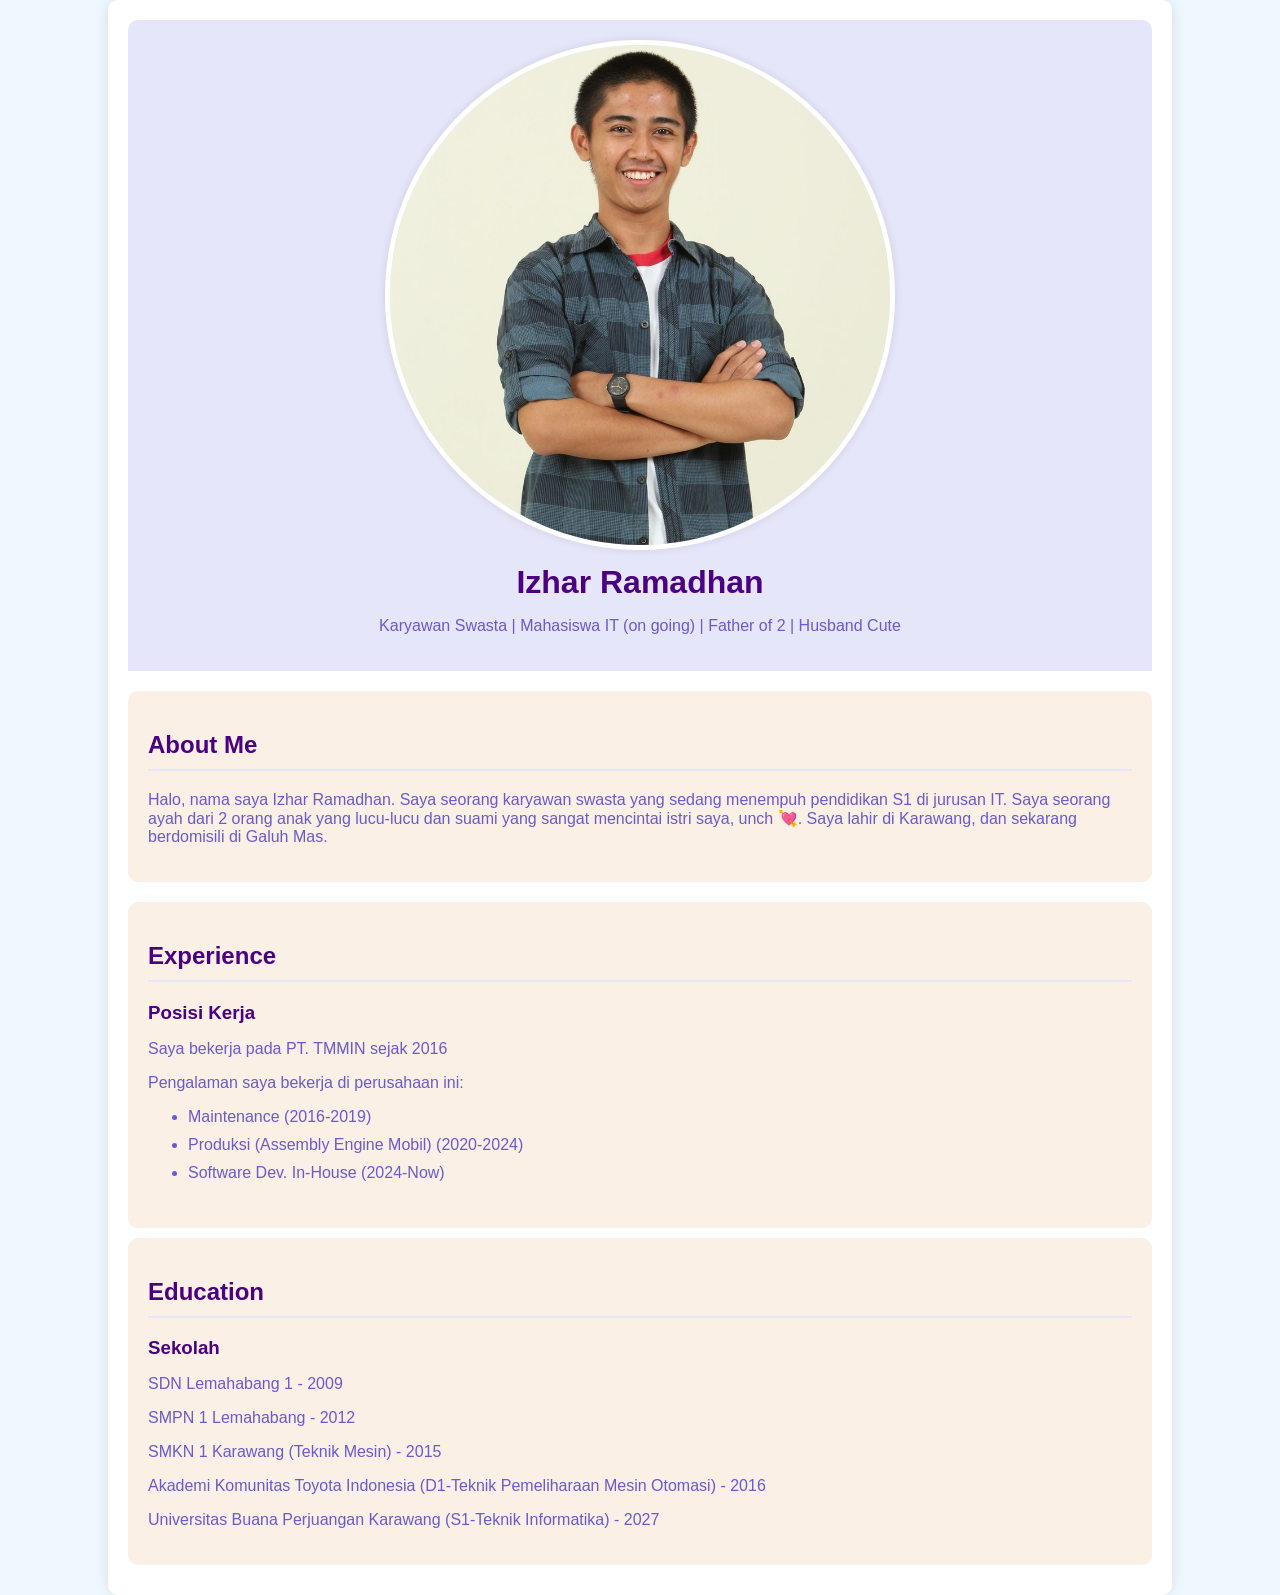
==== index.html @ ce671654 "first commit" ====
<!DOCTYPE html>
<html lang="en">
	<head>
		<meta charset="UTF-8" />
		<meta name="viewport" content="width=device-width, initial-scale=1.0" />
		<title>CV Online</title>
		<link rel="stylesheet" href="/assets/styles/style.css" />
	</head>
	<body>
		<div class="container">
			<div class="header">
				<img src="/assets/images/izhar.jpeg" alt="Profile Picture" />
				<h1>Izhar Ramadhan</h1>
				<p>
					Karyawan Swasta | Mahasiswa IT (on going) | Father of 2 | Husband Cute
				</p>
			</div>
			<div class="section about-me">
				<h2>About Me</h2>
				<p>
					Halo, nama saya Izhar Ramadhan. Saya seorang karyawan swasta yang
					sedang menempuh pendidikan S1 di jurusan IT. Saya seorang ayah dari 2
					orang anak yang lucu-lucu dan suami yang sangat mencintai istri saya,
					unch &#128152;. Saya lahir di Karawang, dan sekarang berdomisili di
					Galuh Mas.
				</p>
			</div>
			<div class="section experience">
				<h2>Experience</h2>
				<div class="experience">
					<h3>Posisi Kerja</h3>
					<p>Saya bekerja pada PT. TMMIN sejak 2016</p>
					<p>Pengalaman saya bekerja di perusahaan ini:
						<ul>
							<li>Maintenance (2016-2019)</li>
							<li>Produksi (Assembly Engine Mobil) (2020-2024)</li>
							<li>Software Dev. In-House (2024-Now)</li>
						</ul>
					</p>
				</div>
			</div>
			<div class="section education">
				<h2>Education</h2>
				<div class="education">
					<h3>Sekolah</h3>
					<p>SDN Lemahabang 1 - 2009</p>
					<p>SMPN 1 Lemahabang - 2012</p>
					<p>SMKN 1 Karawang (Teknik Mesin) - 2015</p>
					<p>Akademi Komunitas Toyota Indonesia (D1-Teknik Pemeliharaan Mesin Otomasi) - 2016</p>
					<p>Universitas Buana Perjuangan Karawang (S1-Teknik Informatika) - 2027</p>
				</div>
			</div>
		</div>
	</body>
</html>
---- assets/styles/style.css ----
body {
	font-family: "Arial", sans-serif;
	margin: 0;
	padding: 0;
	background-color: #f0f8ff; /* Alice Blue */
	color: #333;
}
.container {
	width: 80%;
	margin: 0 auto;
	background-color: #ffffff; /* White */
	padding: 20px;
	box-shadow: 0 0 15px rgba(0, 0, 0, 0.1);
	border-radius: 10px;
}
.header {
	text-align: center;
	padding: 20px 0;
	background-color: #e6e6fa; /* Lavender */
	border-radius: 10px 10px 0 0;
}
.header img {
	border-radius: 50%;
	width: 500px;
	height: 500px;
	border: 5px solid #fff;
	box-shadow: 0 0 10px rgba(0, 0, 0, 0.1);
}
.header h1 {
	margin: 10px 0 5px;
	color: #4b0082; /* Indigo */
}
.header p {
	color: #6a5acd; /* Slate Blue */
}
.section {
	margin: 20px 0;
	padding: 20px;
	background-color: #faf0e6; /* Linen */
	border-radius: 10px;
}
.section h2 {
	color: #4b0082; /* Indigo */
	border-bottom: 2px solid #e6e6fa; /* Lavender */
	padding-bottom: 10px;
}
.section p {
	color: #6a5acd;
}
.experience,
.education {
	margin: 10px 0;
}
.experience h3,
.education h3 {
	color: #4b0082; /* Indigo */
	margin: 5px 0;
}
.experience p,
.education p {
	color: #6a5acd; /* Slate Blue */
}
.experience ul {
	color: #6a5acd;
}
.experience li {
	padding-bottom: 10px;
}
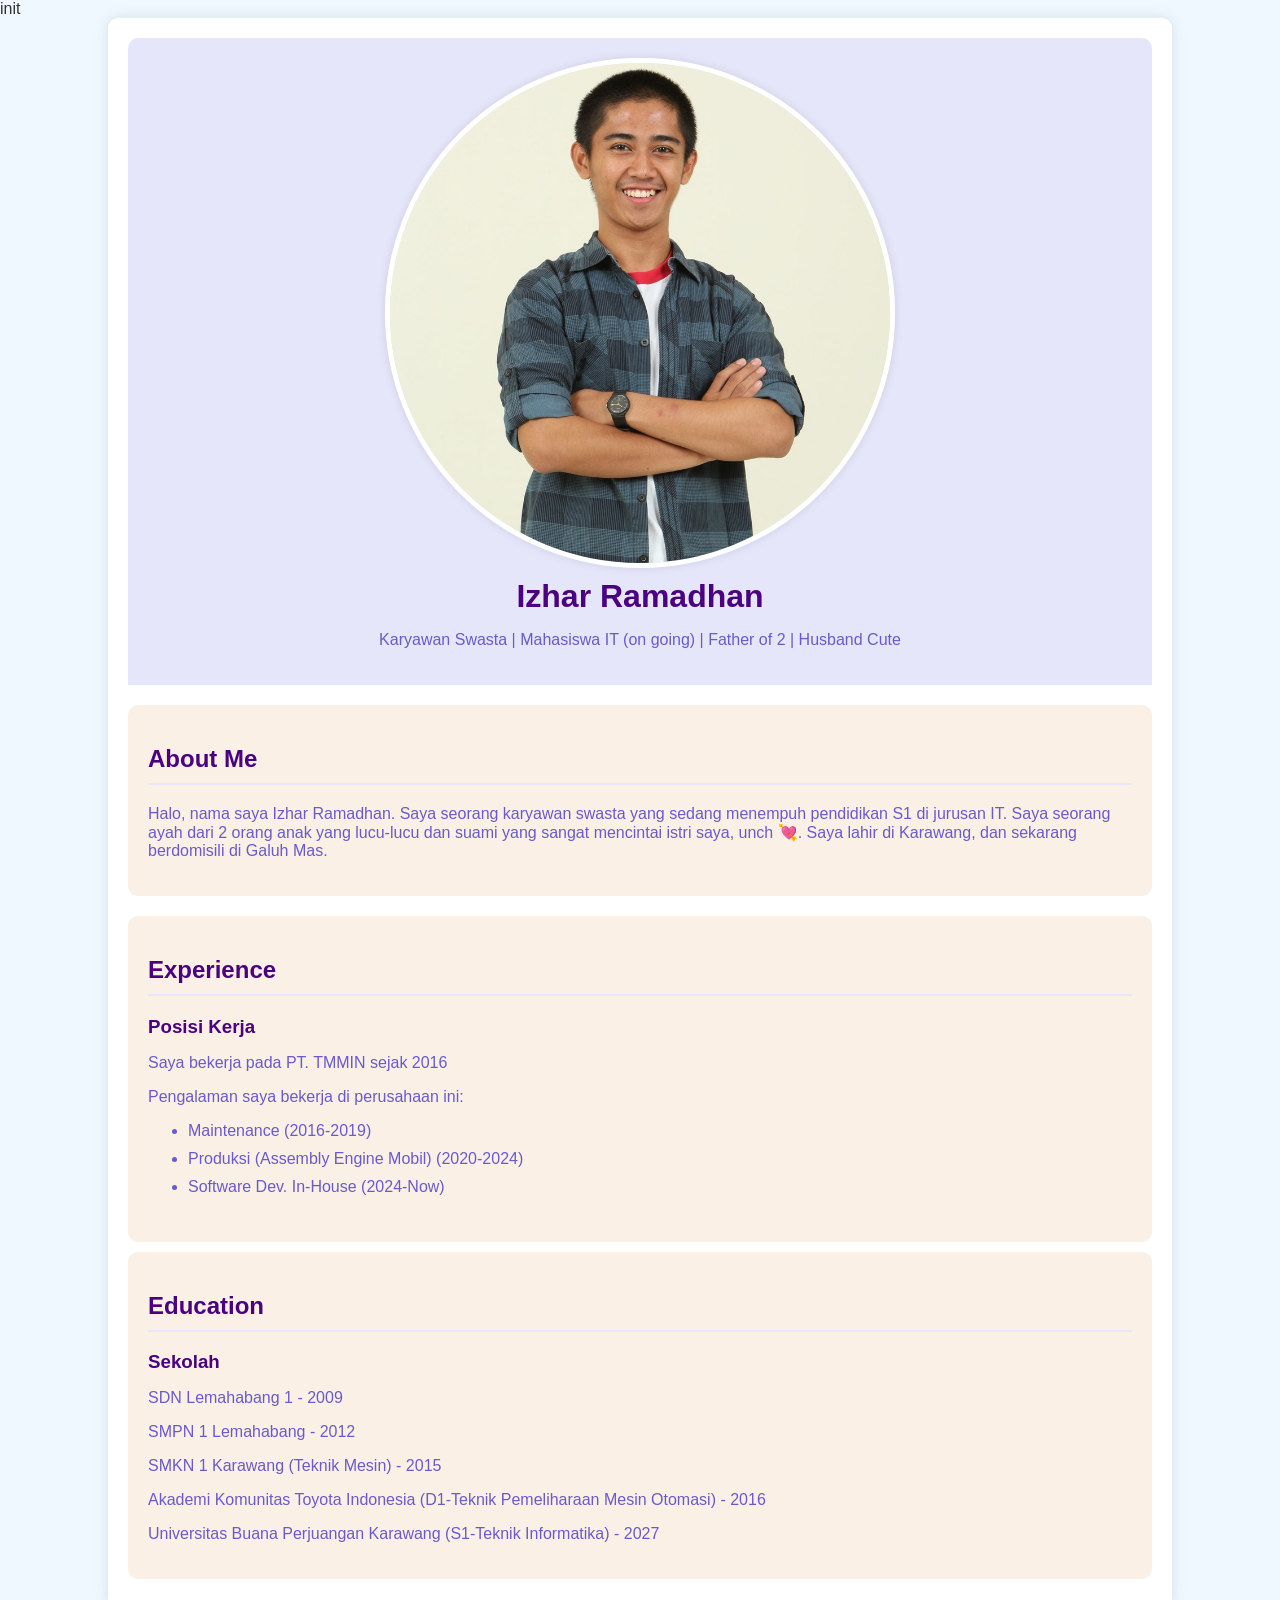
==== commit fffe833d: "first commit" ====
--- a/index.html
+++ b/index.html
@@ -1,4 +1,4 @@
-<!DOCTYPE html>
+init<!DOCTYPE html>
 <html lang="en">
 	<head>
 		<meta charset="UTF-8" />
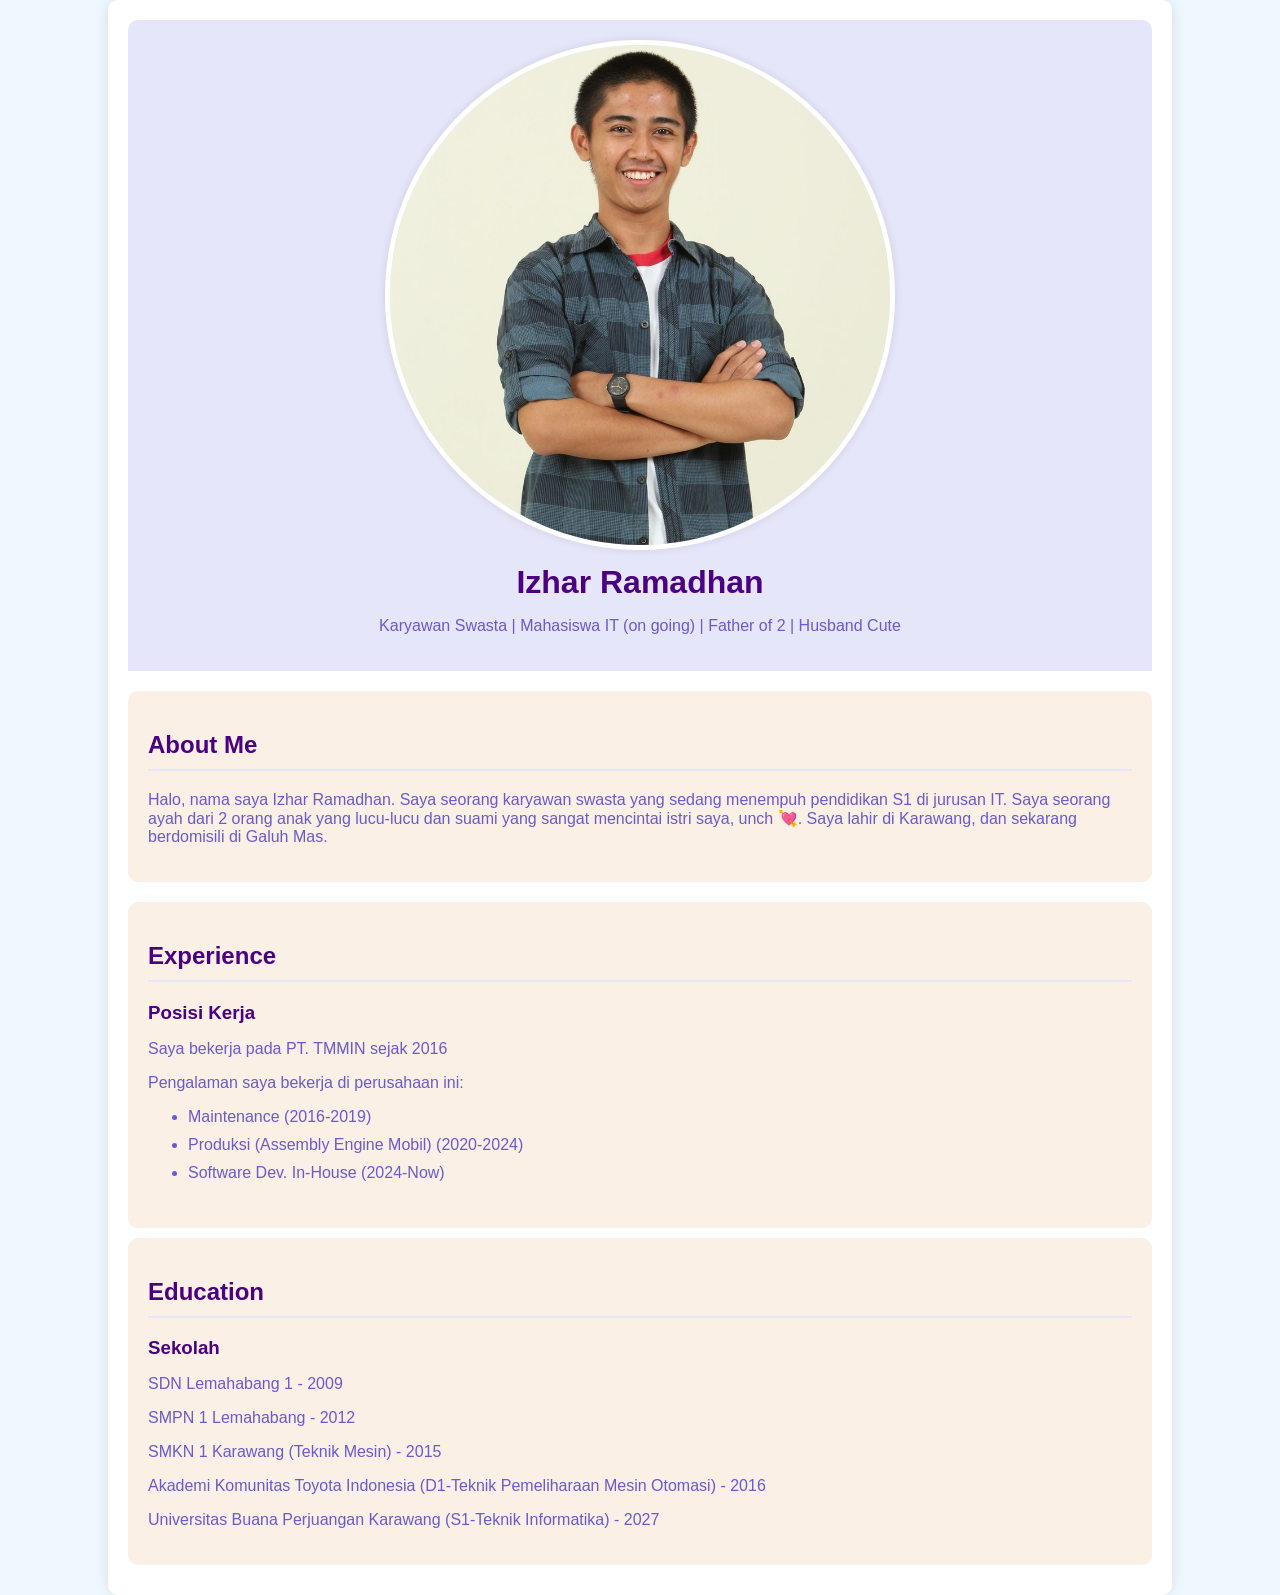
==== commit 20e2b18f: "first commit" ====
--- a/index.html
+++ b/index.html
@@ -1,4 +1,4 @@
-init<!DOCTYPE html>
+<!DOCTYPE html>
 <html lang="en">
 	<head>
 		<meta charset="UTF-8" />
